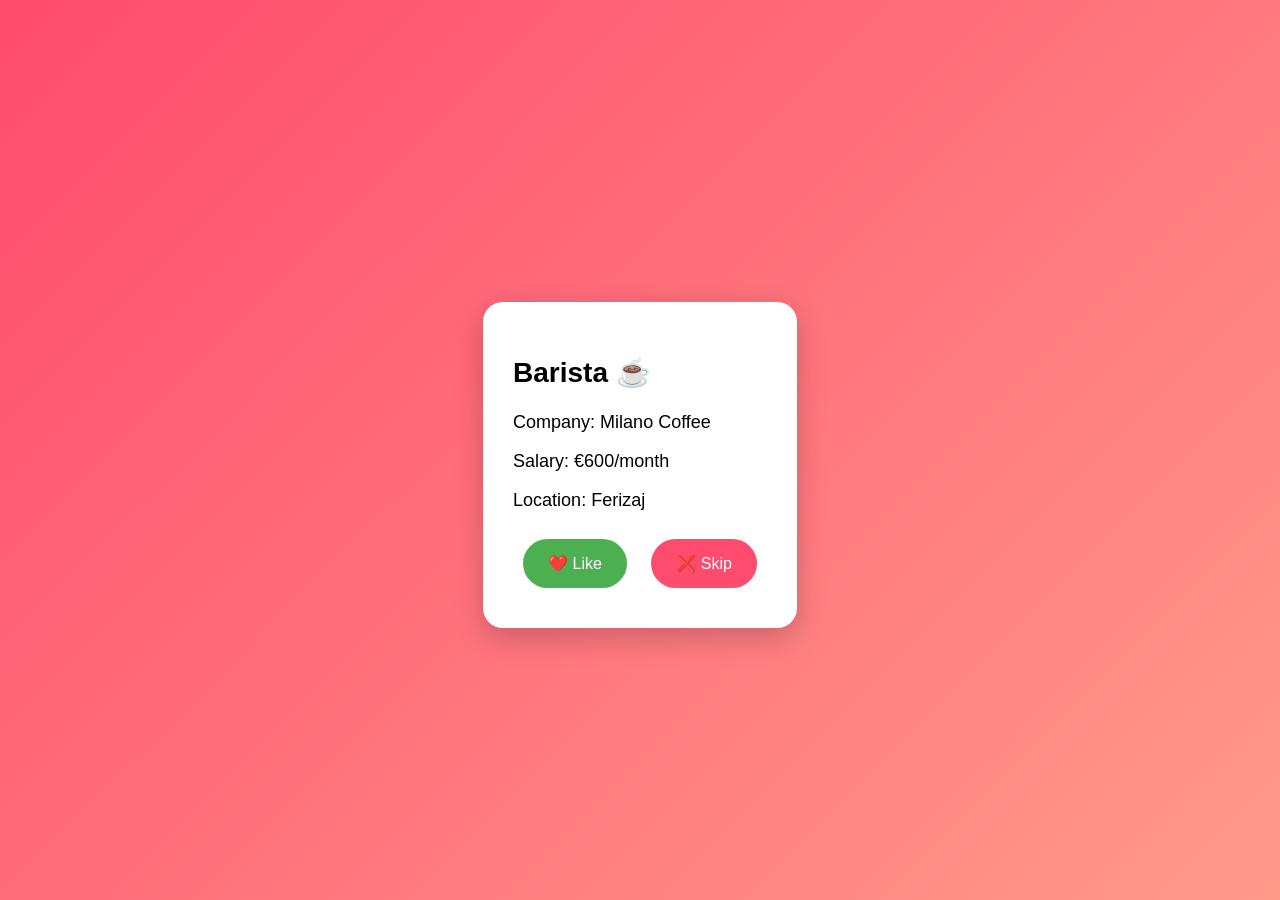
==== index.html @ 29623e84 "Update index.html" ====
<!DOCTYPE html>
<html>
<head>
    <title>JobSwipe</title>
    <link rel="stylesheet" href="style.css">
</head>

<body>
<div class="card">
    <h2 id="jobTitle">Barista ☕</h2>
    <p id="company">Company: Milano Coffee</p>
    <p id="salary">Salary: €600/month</p>
    <p id="location">Location: Ferizaj</p>

    <button onclick="likeJob()">❤️ Like</button>
    <button onclick="skipJob()">❌ Skip</button>
</div>

<script src="script.js"></script>

</body>
</html>
---- style.css ----
body {
    margin: 0;
    font-family: Arial, sans-serif;
    background: linear-gradient(135deg, #ff4b6e, #ff9a8b);
    height: 100vh;
    display: flex;
    justify-content: center;
    align-items: center;
}

.app {
    text-align: center;
    width: 90%;
    max-width: 400px;
}

h1 {
    color: white;
    font-size: 45px;
    margin-bottom: 5px;
}

.subtitle {
    color: white;
    font-size: 18px;
}

.card {
    background: white;
    border-radius: 20px;
    padding: 30px;
    margin-top: 30px;
    box-shadow: 0 10px 30px rgba(0,0,0,0.2);
}

.card h2 {
    font-size: 28px;
}

.card p {
    font-size: 18px;
}

button {
    border: none;
    padding: 15px 25px;
    margin: 10px;
    border-radius: 30px;
    font-size: 16px;
    cursor: pointer;
}

button:first-of-type {
    background: #4CAF50;
    color: white;
}

button:last-of-type {
    background: #ff4b6e;
    color: white;
}
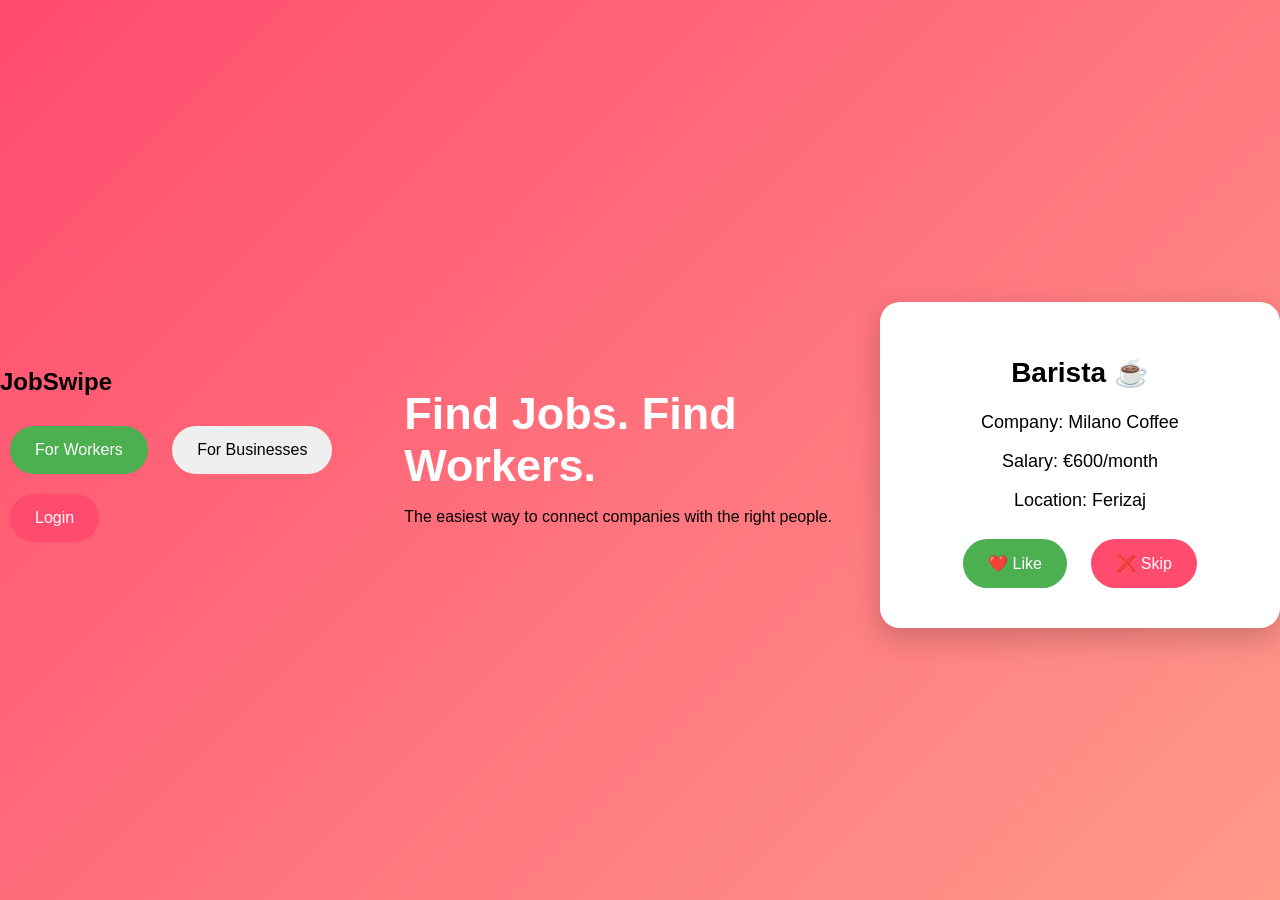
==== commit e4026ac3: "Add navigation and hero section to index.html" ====
--- a/index.html
+++ b/index.html
@@ -6,15 +6,36 @@
 </head>
 
 <body>
-<div class="card">
-    <h2 id="jobTitle">Barista ☕</h2>
-    <p id="company">Company: Milano Coffee</p>
-    <p id="salary">Salary: €600/month</p>
-    <p id="location">Location: Ferizaj</p>
 
-    <button onclick="likeJob()">❤️ Like</button>
-    <button onclick="skipJob()">❌ Skip</button>
+<nav>
+    <h2>JobSwipe</h2>
+    <div>
+        <button>For Workers</button>
+        <button>For Businesses</button>
+        <button>Login</button>
+    </div>
+</nav>
+
+<div class="hero">
+    <h1>Find Jobs. Find Workers.</h1>
+    <p>The easiest way to connect companies with the right people.</p>
 </div>
+
+
+<div class="app">
+
+    <div class="card">
+        <h2 id="jobTitle">Job Title</h2>
+        <p id="company">Company:</p>
+        <p id="salary">Salary:</p>
+        <p id="location">Location:</p>
+
+        <button onclick="likeJob()">❤️ Like</button>
+        <button onclick="skipJob()">❌ Skip</button>
+    </div>
+
+</div>
+
 
 <script src="script.js"></script>
 
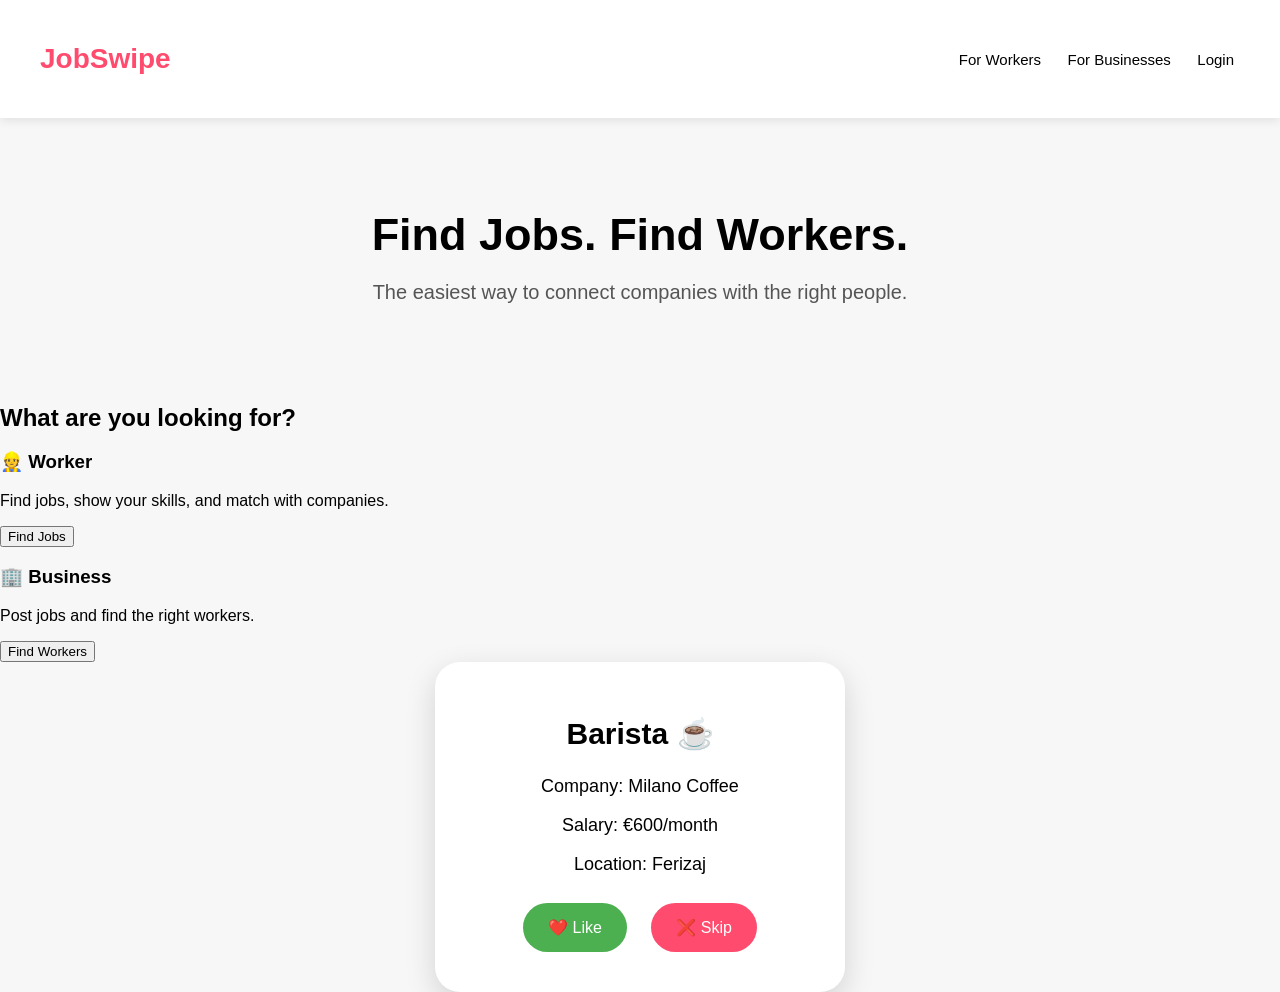
==== commit 4255974c: "Update index.html" ====
--- a/index.html
+++ b/index.html
@@ -20,7 +20,28 @@
     <h1>Find Jobs. Find Workers.</h1>
     <p>The easiest way to connect companies with the right people.</p>
 </div>
+<div class="role-section">
 
+    <h2>What are you looking for?</h2>
+
+    <div class="roles">
+
+        <div class="role-card">
+            <h3>👷 Worker</h3>
+            <p>Find jobs, show your skills, and match with companies.</p>
+            <button>Find Jobs</button>
+        </div>
+
+
+        <div class="role-card">
+            <h3>🏢 Business</h3>
+            <p>Post jobs and find the right workers.</p>
+            <button>Find Workers</button>
+        </div>
+
+    </div>
+
+</div>
 
 <div class="app">
 
--- a/style.css
+++ b/style.css
@@ -1,61 +1,90 @@
 body {
     margin: 0;
     font-family: Arial, sans-serif;
-    background: linear-gradient(135deg, #ff4b6e, #ff9a8b);
-    height: 100vh;
+    background: #f7f7f7;
+}
+
+nav {
+    background: white;
+    padding: 20px 40px;
+    display: flex;
+    justify-content: space-between;
+    align-items: center;
+    box-shadow: 0 2px 10px rgba(0,0,0,0.1);
+}
+
+nav h2 {
+    color: #ff4b6e;
+    font-size: 28px;
+}
+
+nav button {
+    background: white;
+    border: none;
+    margin-left: 10px;
+    cursor: pointer;
+    font-size: 15px;
+}
+
+.hero {
+    text-align: center;
+    padding: 60px 20px;
+}
+
+.hero h1 {
+    font-size: 45px;
+    margin-bottom: 10px;
+}
+
+.hero p {
+    font-size: 20px;
+    color: #555;
+}
+
+
+.app {
     display: flex;
     justify-content: center;
-    align-items: center;
 }
 
-.app {
-    text-align: center;
-    width: 90%;
-    max-width: 400px;
-}
-
-h1 {
-    color: white;
-    font-size: 45px;
-    margin-bottom: 5px;
-}
-
-.subtitle {
-    color: white;
-    font-size: 18px;
-}
 
 .card {
     background: white;
-    border-radius: 20px;
+    width: 350px;
     padding: 30px;
-    margin-top: 30px;
-    box-shadow: 0 10px 30px rgba(0,0,0,0.2);
+    border-radius: 25px;
+    text-align: center;
+    box-shadow: 0 10px 30px rgba(0,0,0,0.15);
 }
 
+
 .card h2 {
-    font-size: 28px;
+    font-size: 30px;
 }
+
 
 .card p {
     font-size: 18px;
 }
 
-button {
+
+.card button {
     border: none;
     padding: 15px 25px;
     margin: 10px;
     border-radius: 30px;
+    cursor: pointer;
     font-size: 16px;
-    cursor: pointer;
 }
 
-button:first-of-type {
+
+.card button:first-of-type {
     background: #4CAF50;
     color: white;
 }
 
-button:last-of-type {
+
+.card button:last-of-type {
     background: #ff4b6e;
     color: white;
 }
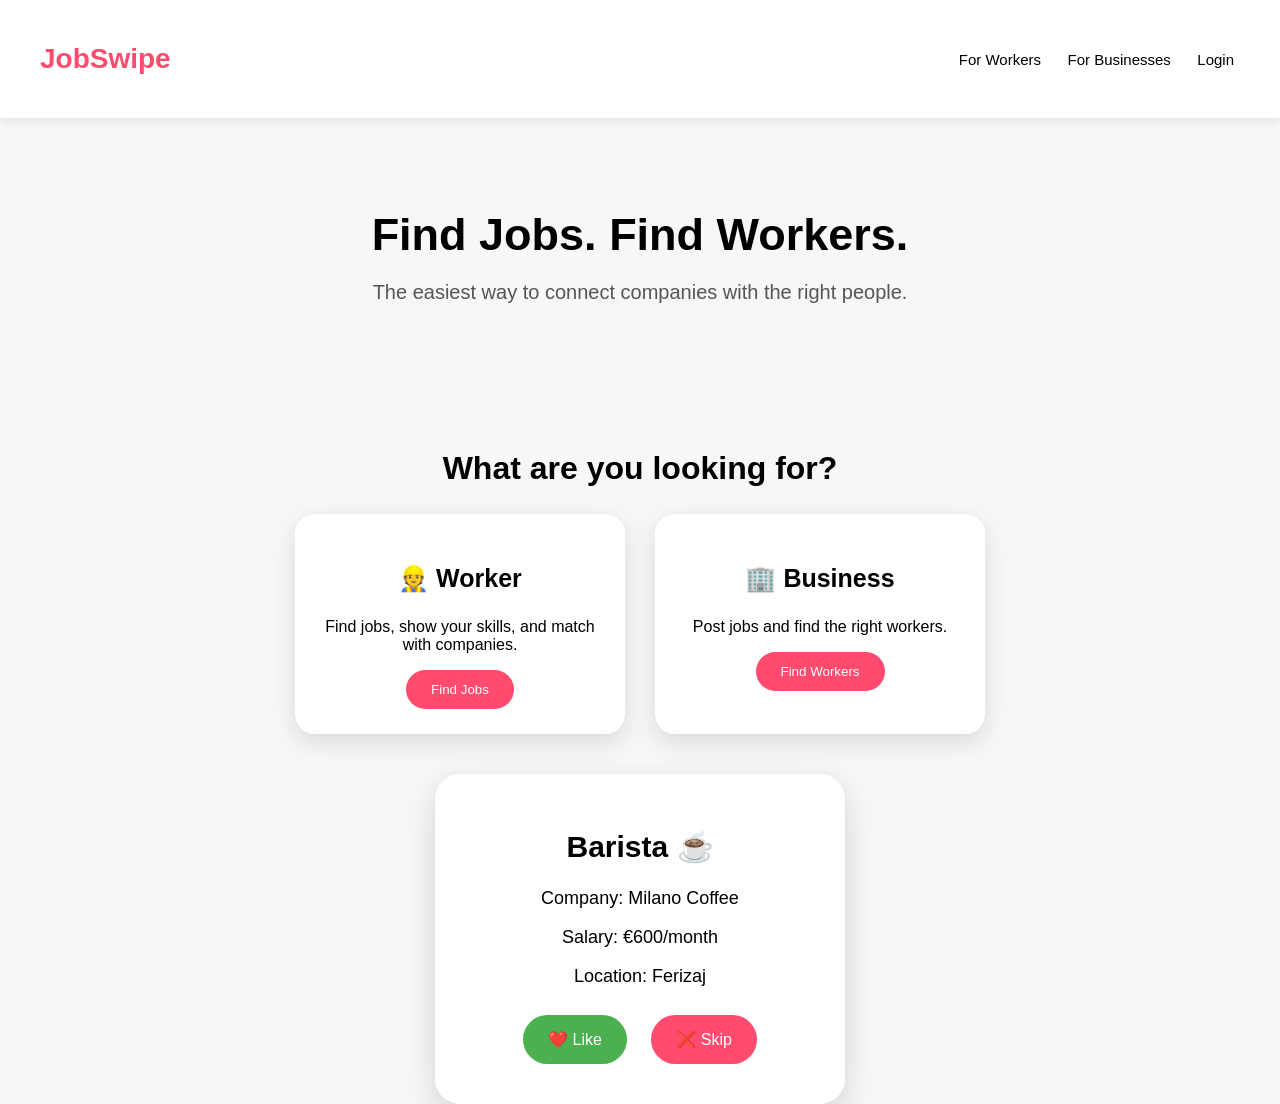
==== commit e459aeca: "Update index.html" ====
--- a/index.html
+++ b/index.html
@@ -29,14 +29,18 @@
         <div class="role-card">
             <h3>👷 Worker</h3>
             <p>Find jobs, show your skills, and match with companies.</p>
-            <button>Find Jobs</button>
+            <a href="worker.html">
+    <button>Find Jobs</button>
+</a>
         </div>
 
 
         <div class="role-card">
             <h3>🏢 Business</h3>
             <p>Post jobs and find the right workers.</p>
-            <button>Find Workers</button>
+            <a href="business.html">
+    <button>Find Workers</button>
+</a>
         </div>
 
     </div>
--- a/style.css
+++ b/style.css
@@ -88,3 +88,43 @@
     background: #ff4b6e;
     color: white;
 }
+.role-section {
+    text-align: center;
+    padding: 40px 20px;
+}
+
+.role-section h2 {
+    font-size: 32px;
+}
+
+
+.roles {
+    display: flex;
+    justify-content: center;
+    gap: 30px;
+    flex-wrap: wrap;
+}
+
+
+.role-card {
+    background: white;
+    width: 280px;
+    padding: 25px;
+    border-radius: 20px;
+    box-shadow: 0 8px 25px rgba(0,0,0,0.12);
+}
+
+
+.role-card h3 {
+    font-size: 25px;
+}
+
+
+.role-card button {
+    background: #ff4b6e;
+    color: white;
+    border: none;
+    padding: 12px 25px;
+    border-radius: 25px;
+    cursor: pointer;
+}
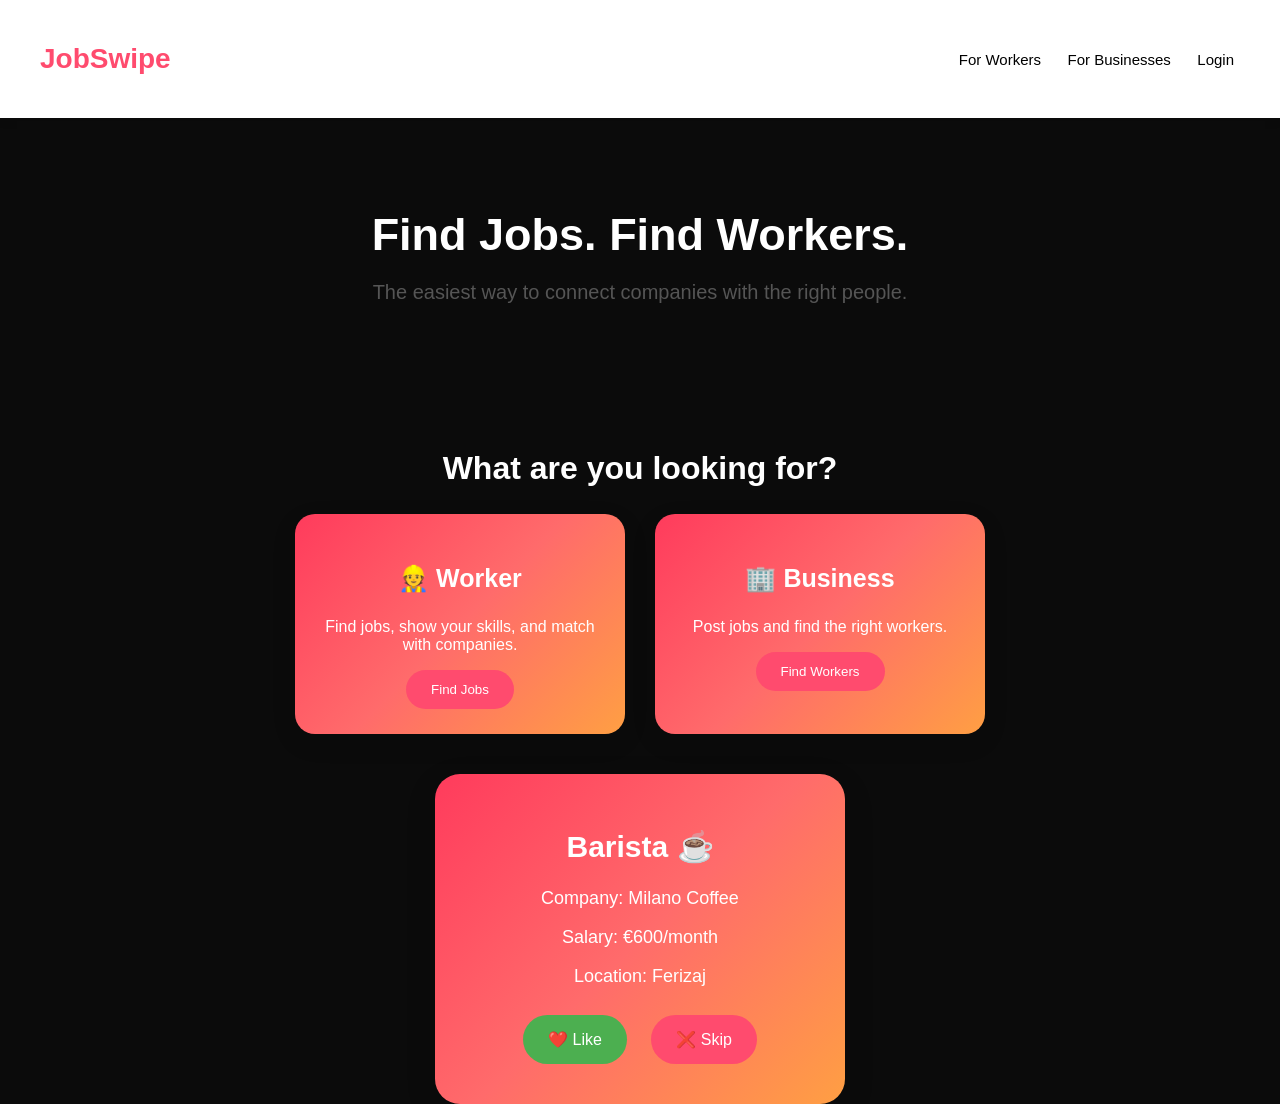
==== commit 97992e8d: "Update index.html" ====
--- a/index.html
+++ b/index.html
@@ -30,6 +30,7 @@
             <h3>👷 Worker</h3>
             <p>Find jobs, show your skills, and match with companies.</p>
             <a href="worker.html">
+<a href="jobs.html">
     <button>Find Jobs</button>
 </a>
         </div>
--- a/style.css
+++ b/style.css
@@ -1,9 +1,9 @@
 body {
     margin: 0;
     font-family: Arial, sans-serif;
-    background: #f7f7f7;
+    background: #0b0b0b;
+    color: white;
 }
-
 nav {
     background: white;
     padding: 20px 40px;
@@ -49,7 +49,7 @@
 
 
 .card {
-    background: white;
+    background: linear-gradient(135deg, #ff3b5c, #ff6b6b, #ff9f43);
     width: 350px;
     padding: 30px;
     border-radius: 25px;
@@ -107,7 +107,7 @@
 
 
 .role-card {
-    background: white;
+    background: linear-gradient(135deg, #ff3b5c, #ff6b6b, #ff9f43);
     width: 280px;
     padding: 25px;
     border-radius: 20px;
@@ -124,7 +124,64 @@
     background: #ff4b6e;
     color: white;
     border: none;
+    
     padding: 12px 25px;
     border-radius: 25px;
     cursor: pointer;
 }
+.profile {
+    width: 90%;
+    max-width: 450px;
+    margin: 60px auto;
+    background: #151515;
+    padding: 35px;
+    border-radius: 25px;
+    box-shadow: 0 10px 30px rgba(0,0,0,0.15);
+    text-align: center;
+}
+
+.profile h1 {
+    color: #ff4b6e;
+    margin-bottom: 25px;
+}
+
+.profile input,
+.profile textarea {
+    width: 90%;
+    padding: 15px;
+    margin: 10px 0;
+    border-radius: 12px;
+    border: 1px solid #ddd;
+    font-size: 16px;
+}
+
+.profile textarea {
+    height: 100px;
+    resize: none;
+}
+
+.profile button {
+    background: #ff4b6e;
+    color: white;
+    border: none;
+    padding: 15px 35px;
+    input,
+textarea {
+    background: #222;
+    color: white;
+}
+
+input::placeholder,
+textarea::placeholder {
+    color: #aaa;
+}
+    border-radius: 30px;
+    font-size: 16px;
+    cursor: pointer;
+    .card,
+.role-card {
+    color: white;
+    border: 1px solid rgba(255,255,255,0.2);
+    box-shadow: 0 10px 40px rgba(255,70,100,0.3);
+}
+}
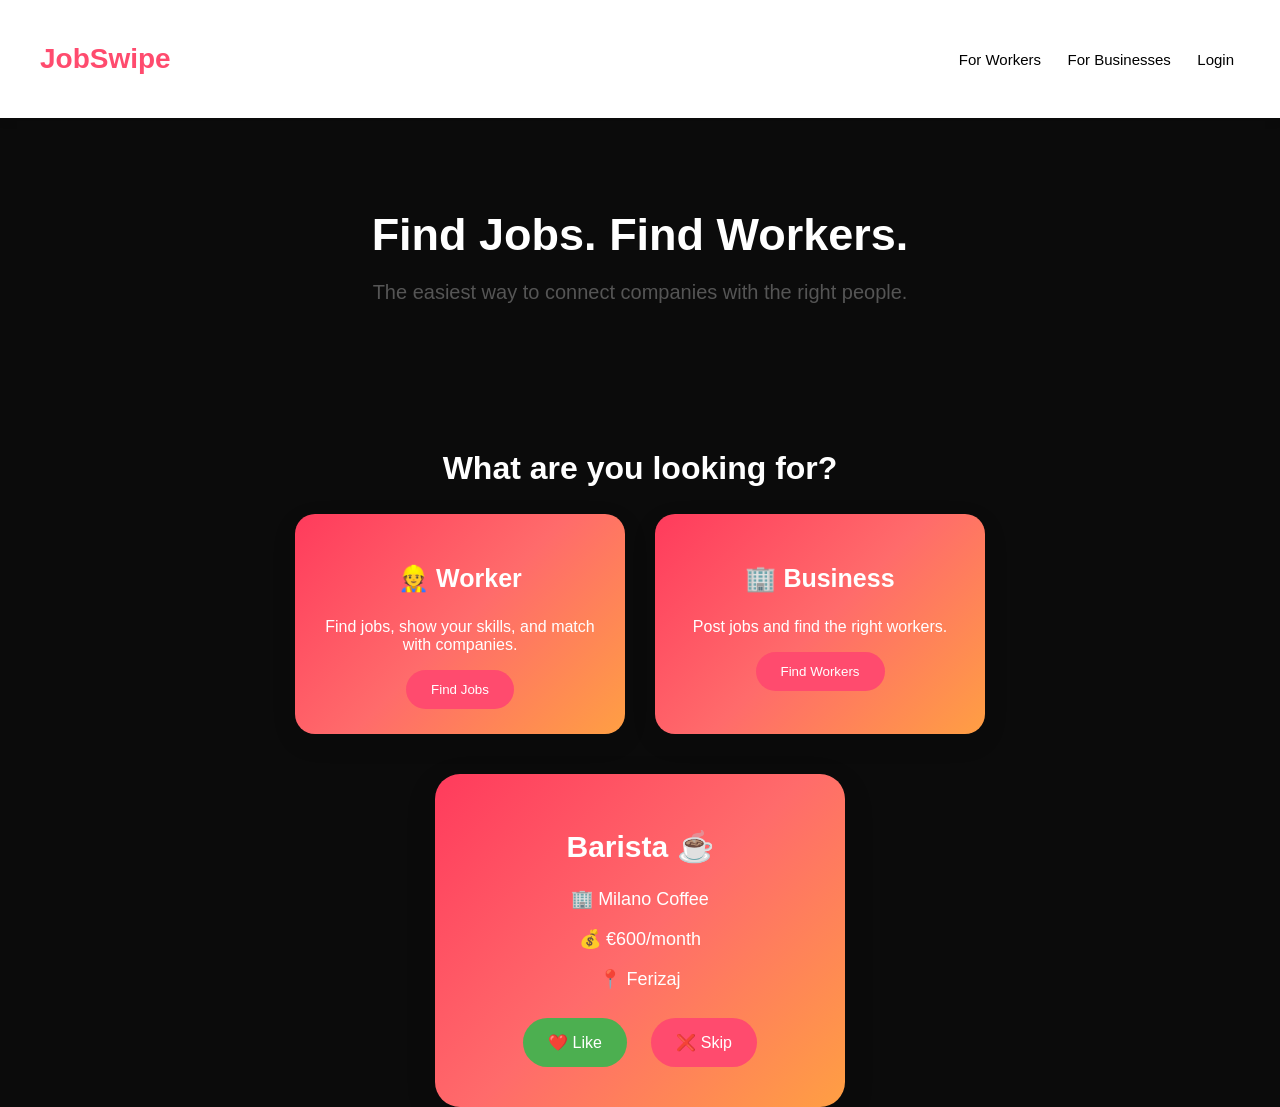
==== commit b3ab8b7b: "Update index.html" ====
--- a/index.html
+++ b/index.html
@@ -12,7 +12,9 @@
     <div>
         <button>For Workers</button>
         <button>For Businesses</button>
-        <button>Login</button>
+        <a href="login.html">
+    <button>Login</button>
+</a>
     </div>
 </nav>
 
--- a/style.css
+++ b/style.css
@@ -185,3 +185,48 @@
     box-shadow: 0 10px 40px rgba(255,70,100,0.3);
 }
 }
+.card {
+    transition: transform 0.4s ease, opacity 0.4s ease;
+}
+
+.card.swipe-left {
+    transform: translateX(-400px) rotate(-20deg);
+    opacity: 0;
+}
+
+.card.swipe-right {
+    transform: translateX(400px) rotate(20deg);
+    opacity: 0;
+}
+.match-screen {
+    display: none;
+    position: fixed;
+    top: 50%;
+    left: 50%;
+    transform: translate(-50%, -50%);
+    background: linear-gradient(135deg, #ff3b5c, #ff6b6b, #ff9f43);
+    padding: 40px;
+    border-radius: 25px;
+    text-align: center;
+    z-index: 10;
+    width: 300px;
+    box-shadow: 0 10px 40px rgba(255,70,100,0.5);
+}
+
+.match-screen h1 {
+    color: white;
+}
+
+.match-screen p {
+    color: white;
+    font-size: 18px;
+}
+
+.match-screen button {
+    background: white;
+    color: #ff3b5c;
+    border: none;
+    padding: 12px 30px;
+    border-radius: 25px;
+    cursor: pointer;
+}
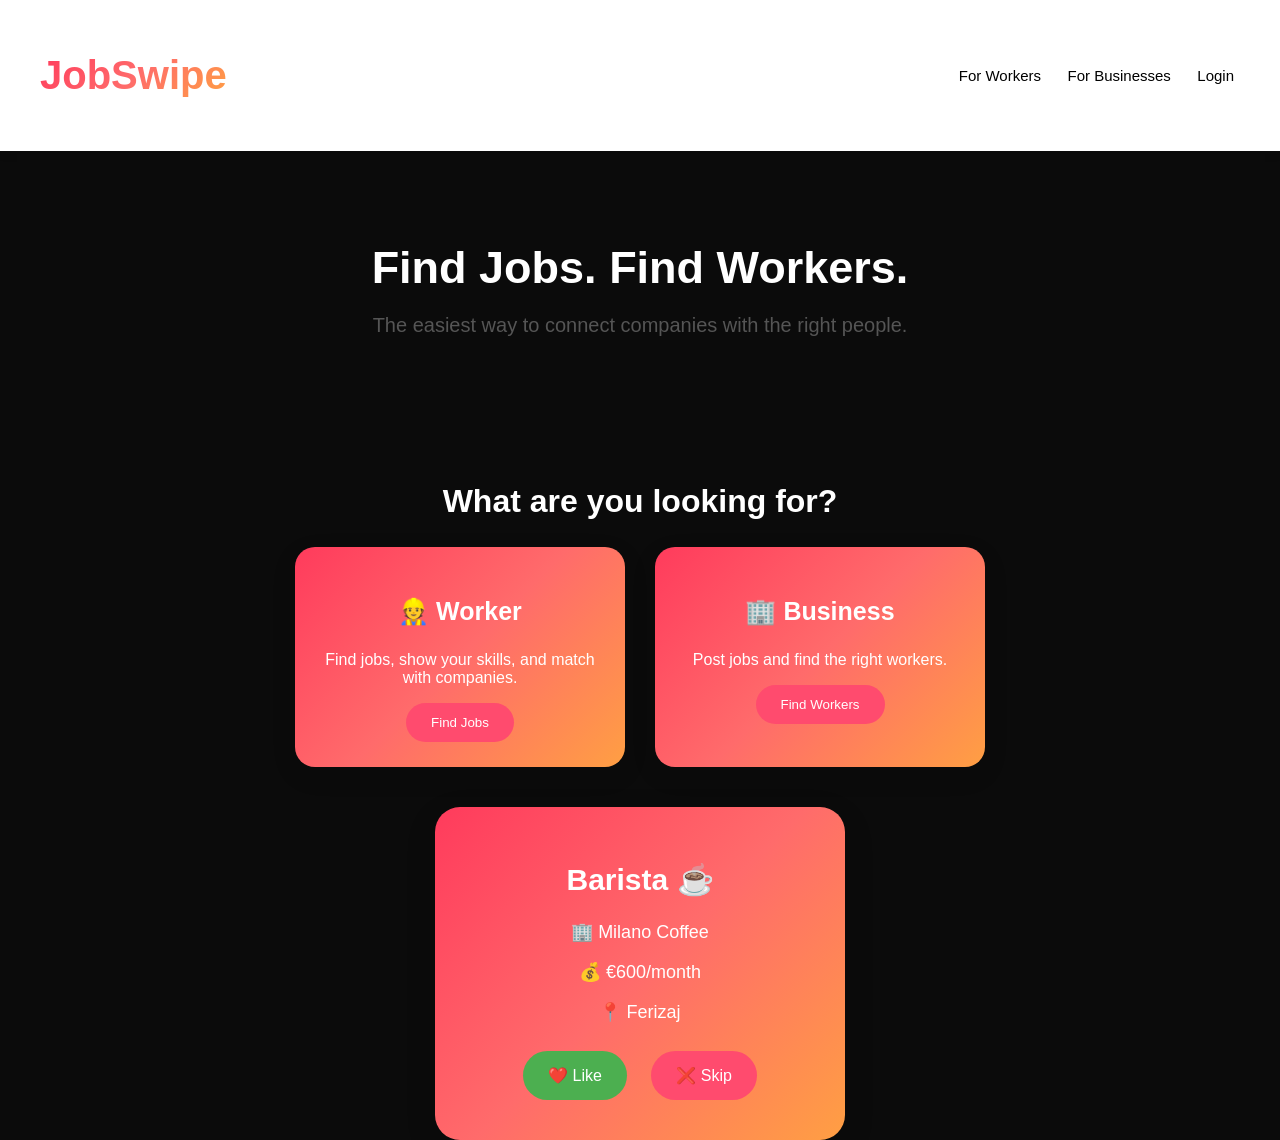
==== commit ae0bf7ec: "Update index.html" ====
--- a/index.html
+++ b/index.html
@@ -8,7 +8,7 @@
 <body>
 
 <nav>
-    <h2>JobSwipe</h2>
+    <h2 class="logo">JobSwipe</h2>
     <div>
         <button>For Workers</button>
         <button>For Businesses</button>
--- a/style.css
+++ b/style.css
@@ -230,3 +230,15 @@
     border-radius: 25px;
     cursor: pointer;
 }
+.logo {
+    font-size: 40px;
+    font-weight: bold;
+    background: linear-gradient(135deg, #ff3b5c, #ff6b6b, #ff9f43);
+    -webkit-background-clip: text;
+    color: transparent;
+}
+
+.brand-text {
+    font-size: 18px;
+    color: #aaa;
+}
